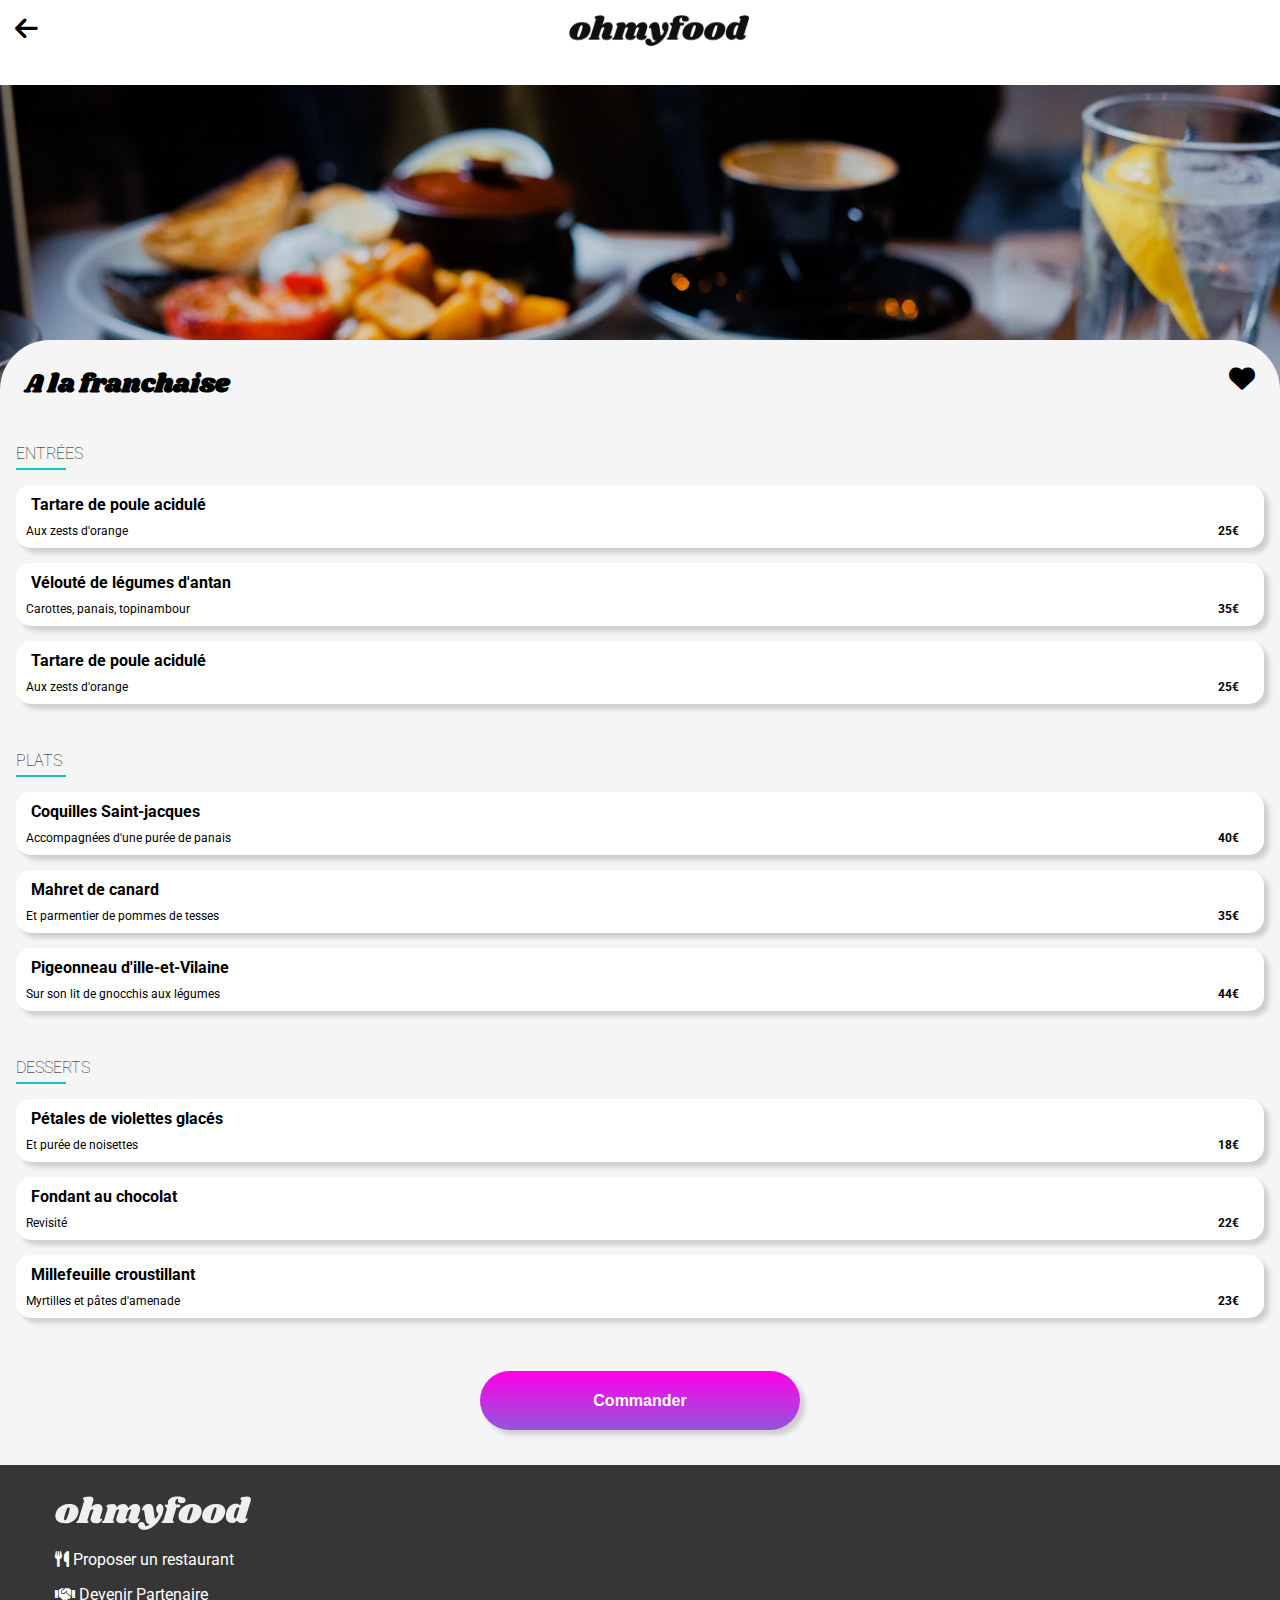
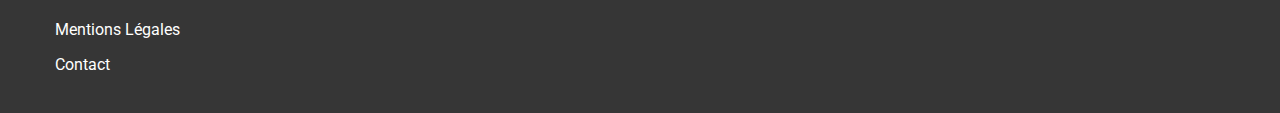
==== a-la-franchaise.html @ 91ffa2d0 "init" ====
<!DOCTYPE html>
<html lang="fr">

<head>
    <meta charset="utf-8">
    <meta name="viewport" content="width=device-width, initial-scale=1.0">
    <link rel="stylesheet" href="https://cdnjs.cloudflare.com/ajax/libs/font-awesome/6.0.0/css/all.min.css" integrity="sha512-9usAa10IRO0HhonpyAIVpjrylPvoDwiPUiKdWk5t3PyolY1cOd4DSE0Ga+ri4AuTroPR5aQvXU9xC6qOPnzFeg==" crossorigin="anonymous" referrerpolicy="no-referrer" />    <link rel="stylesheet" type="text/css" href="style.css">
    <link rel="stylesheet" type="text/css" href="franchaise.css">
    <title>Ohmyfood</title>
    <link rel="preconnect" href="https://fonts.googleapis.com">
    <link rel="preconnect" href="https://fonts.gstatic.com" crossorigin>
    <link href="https://fonts.googleapis.com/css2?family=Roboto:wght@300&family=Shrikhand&family=Ultra&display=swap" rel="stylesheet">


</head>

<body>
    <a href="index.html"><div class="topbar">
        <i class="fa fa-arrow-left"></i>
        <img src="images/logo/ohmyfood.png" alt="logo">
    </div></a>

    <header>
    </header>
    <section class="nopadding">

    </section>
    <div class="content">
        <div class="title special-font">
            A la franchaise
            <i class="fa fa-heart"></i>
        </div>
        <div class="menu">
            <div class="title">
                entrées
                <div class="line-blue"></div>
            </div>
            <div class="produits">
                <div class="first-slide">
                    <h2>Tartare de poule acidulé</h2>
                    <div class="line">
                        <div class="desc">Aux zests d'orange</div>
                        <div class="prix">25€</div>
                    </div>
                </div>
                <div class="hoverme"><i class="fa fa-check-circle" aria-hidden="true"></i></div>
            </div>
            <div class="produits">
                <div class="first-slide">
                    <h2>Vélouté de légumes d'antan</h2>
                    <div class="line">
                        <div class="desc">Carottes, panais, topinambour</div>
                        <div class="prix">35€</div>
                    </div>
                </div>
                <div class="hoverme"><i class="fa fa-check-circle" aria-hidden="true"></i></div>
            </div>
            <div class="produits">
                <div class="first-slide">
                    <h2>Tartare de poule acidulé</h2>
                    <div class="line">
                        <div class="desc">Aux zests d'orange</div>
                        <div class="prix">25€</div>
                    </div>
                </div>
                <div class="hoverme"><i class="fa fa-check-circle" aria-hidden="true"></i></div>
            </div>
        </div>



        <div class="menu">
            <div class="title">
                plats
                <div class="line-blue"></div>
            </div>
            <div class="produits">
                <div class="first-slide">
                    <h2>Coquilles Saint-jacques</h2>
                    <div class="line">
                        <div class="desc">Accompagnées d'une purée de panais</div>
                        <div class="prix">40€</div>
                    </div>
                </div>
                <div class="hoverme"><i class="fa fa-check-circle" aria-hidden="true"></i></div>
            </div>
            <div class="produits">
                <div class="first-slide">
                    <h2>Mahret de canard</h2>
                    <div class="line">
                        <div class="desc">Et parmentier de pommes de tesses</div>
                        <div class="prix">35€</div>
                    </div>
                </div>
                <div class="hoverme"><i class="fa fa-check-circle" aria-hidden="true"></i></div>
            </div>
            <div class="produits">
                <div class="first-slide">
                    <h2>Pigeonneau d'ille-et-Vilaine</h2>
                    <div class="line">
                        <div class="desc">Sur son lit de gnocchis aux légumes</div>
                        <div class="prix">44€</div>
                    </div>
                </div>
                <div class="hoverme"><i class="fa fa-check-circle" aria-hidden="true"></i></div>
            </div>
        </div>
        <div class="menu">
            <div class="title">
                desserts
                <div class="line-blue"></div>
            </div>
            <div class="produits">
                <div class="first-slide">
                    <h2>Pétales de violettes glacés</h2>
                    <div class="line">
                        <div class="desc">Et purée de noisettes</div>
                        <div class="prix">18€</div>
                    </div>
                </div>
                <div class="hoverme"><i class="fa fa-check-circle" aria-hidden="true"></i></div>
            </div>
            <div class="produits">
                <div class="first-slide">
                    <h2>Fondant au chocolat</h2>
                    <div class="line">
                        <div class="desc">Revisité</div>
                        <div class="prix">22€</div>
                    </div>
                </div>
                <div class="hoverme"><i class="fa fa-check-circle" aria-hidden="true"></i></div>
            </div>
            <div class="produits">
                <div class="first-slide">
                    <h2>Millefeuille croustillant</h2>
                    <div class="line">
                        <div class="desc">Myrtilles et pâtes d'amenade</div>
                        <div class="prix">23€</div>
                    </div>
                </div>
                <div class="hoverme"><i class="fa fa-check-circle" aria-hidden="true"></i></div>
            </div>
        </div>

        <div class="btn"><button> Commander </button></div>
    </div>
    <footer>
        <ul>
            <li>
                <img src="images/logo/ohmyfood@2x.svg" class="white-logo" alt="foot">
            </li>
            <li>
                <i class="fa-solid fa-utensils"></i> Proposer un restaurant
            </li>
            <li>
                <i class="fa-solid fa-handshake"></i>  Devenir Partenaire
            </li>
            <li>
                Mentions Légales
            </li>
            <li>
                <a href="mailto:salmaabidi@gmail.com"> Contact</a>
            </li>
        </ul>
    </footer>
</body>

</html>
---- style.css ----
body {
        margin: 0px;
        padding: 0px;
        font-family: 'Roboto', sans-serif;
    }
    header {
        padding: 10px;
        margin-top: 20px;
    }
    .flex {
        display: flex;
        align-items: center;
        padding-left: 15px;
    }
    .logo {
        text-align: center;
    }

    .logo img {
        width: 42%;
    }

    .block {
        display: flex;
        flex-direction: column;
        text-align: center;
    }
    .locals {
        margin-top: 10px;
        background: #d5d2d2;;
        display: flex;
        align-items: center;    
        justify-content: center;
        box-shadow: inset 0px 3px 2px -2px rgb(50 50 50 / 75%);
    }
    .locals p {

        font-weight: bold;
    }
    h1 {
        font-size: 27px;
        margin-top: 46px;
        margin-left: 15px;
        margin-right: 15px;
    }
    .Containt  p {
        font-size: 16px;
        color: gray;
    }
    .icon-1 {
        margin: 16px;
        z-index: 99;
    }
    .Containt {
        background: #f7f1f1;
        width: 100%;
        height: 314px;
    }
    button {
    background: linear-gradient(180deg, #ff00e7, #9356dc);
    padding: 25px;
    font-size: 16px;
    border: none;
    width: 52%;
    position: relative;
    bottom: -29px;
    color: white;
    border-radius: 48px;
    font-weight: 700;
    box-shadow: 5px 5px 5px #00000029;
    height: 59px;
    text-align: center;
    padding-top: 20px;
    color: #f7f1f1;
    }
    
    button:hover {
        filter: brightness(2);
        box-shadow: 5px 5px 5px #00000057;
        text-shadow: 1px 1px 1px black;
    }

    h2{

        padding-left: 5px;
    }

    .restau {
        padding: 17px;
    }
    
    .Fonctionnement {
        display: flex;
        flex-direction: column;
    }
    .fonc {
        background: #f7f1f1;
        width: 100%;
        border-radius: 15px;
        box-shadow: 0px 6px 11px #dbd9d9;
        display: flex;
        align-items: center;
        margin: 14px;
        padding: 12px;
        margin-left: -10px;
    }
    .fonc i {
        margin: 25px;
        color: gray;
        font-size: 25px;
    }
    .fonc i:hover {
        color: #9356dc;
    }
    .icon1 {
        width: 29px;
        background: #9356dc;
        height: 25px;
        border-radius: 42px;
        z-index: 9;
        color: white;
        font-size: 14px;
        display: flex;
        align-items: center;
        justify-content: center;
    }
    .fonc h3 {
        font-size: 18px;
    }
    .restaurant {
        background: #f7f1f1;
    }
    
    .restaurant {
        background: #f7f1f1;
        padding: 15px;
        padding-top: 35px;
        padding-bottom: 61px;
    }
    
    .but {
        background: #84dbb3;
        border: none;
        border-radius: 0px;
        color: #009688;
        font-size: 16px;
        width: 87px;
        text-align: center;
        font-weight: bold;
        position: absolute;
        right: 26px;
        top: 56px;
    }

    .card {
        background: white;
        border-radius: 20px;
        overflow: hidden;
        margin-bottom: 15px;
        box-shadow: 0px 6px 11px #dbd9d9;
        position: relative;
    }
    .card img {
        width: 100%;
        object-fit: cover;
    }
    .descimg {
        padding: 10px;
        display: flex;
        justify-content: space-between;
        align-items: center;
        height: 52px;
    }
    .descimg i {
        font-size: 21px;
        cursor: pointer;
    }
    .descimg i:hover {
        color: #9356DC;
    }
    .descimg h3, .descimg p {
        padding: 3px;
        margin: 5px;
    }
    footer {
        background-color: hsl(0deg 0% 21%);
        padding: 15px;
    }
    footer ul {
        list-style: none;
        text-decoration: none;
        color: white;
    }
    footer ul li {
        line-height: 35px;
    }
    a {
        color: black;
        text-decoration: none;
    }

    .card img {
        width: 100%;
        object-fit: cover;
        max-height: 178px;
    }
    .white-logo{
        filter: invert(100%);
    }
    footer a {
        color: white;
    }

    .loader {
        border: 16px solid #f3f3f3; /* Light grey */
        border-top: 16px solid #3498db; /* Blue */
        border-radius: 50%;
        width: 120px;
        height: 120px;
        animation: spin 2s linear infinite;
        margin: auto;
        position: absolute;
        top: 0; left: 0; bottom: 0; right: 0;
    }
    .overlay {
        background: #000000a6;
        position: absolute;
        width: 100%;
        height: 100vh;
        top: 0;
        z-index: 99;
        animation: disparaitre 0s ease-in 3s forwards;
    }
    @keyframes disparaitre {
        from { z-index:99; opacity: 1; }
        to { z-index:-1; opacity: 0; }
    }
    @keyframes spin {
        0% { transform: rotate(0deg); }
        100% { transform: rotate(360deg); }
    }
    @media screen and (min-width: 768px) {

        .Fonctionnement {
            flex-direction: row;
        }
    
        .card img {
            width: 100%;
            object-fit: cover;
            max-height: 450px;
            min-height: 450px;
        }
        a {
            color: black;
            text-decoration: none; 
            width: 100%;   
        }
        button {

            width: 25%;
        }
        .flex-box {
            display: flex;
            gap: 30px;
        }
        .card50 {
            flex: 100%;
        }
        .flex-row {
            display: flex;
            gap: 15px;
            flex-direction: column;
        }



    }
---- franchaise.css ----
body {
        margin: 0;
        padding: 0;
        font-family: sans-serif;
        font-family: 'Roboto', sans-serif;
    }
    .nopadding {
        padding: 0px;
        margin: 0px;
    }
    header {
        background-image: url(images/restaurants/toa.jpg);
        background-size: 100%;
        min-height: 285px;
    }
    .content {
        background: white;
        margin-top: -50px;
        font-size: 26px;
        font-weight: 700;
        z-index: 999;
        border-top-right-radius: 50px;
        border-top-left-radius: 50px;
        background-color: hsl(0deg 0% 96%);
    }
    .title {
        display: flex;
        justify-content: space-between;
        padding: 25px;
        
    }
    .special-font{
        font-family: 'Shrikhand', cursive;
    }
    .menu .title {
        text-transform: uppercase;
        font-size: 16px;
        padding: 0px;
        font-weight: 100;
        display: block;
    }
    .produits {
        box-shadow: 5px 5px 5px #00000029;
        background: white;
        border-radius: 15px;
        padding: 10px;
        margin: 15px 0px;
        display: flex;
        justify-content: space-between;
        overflow: hidden;
        cursor: pointer;

        animation: fadeInAnimation ease 3s;
        animation-iteration-count: 1;
        animation-fill-mode: forwards;

    }
    .menu {
        padding: 16px;
    }
    h2 {
        font-size: 16px;
        margin: 0px;
        padding-bottom: 10px;
    }
    .line {
        display: flex;
        justify-content: space-between;
    }
    .desc {
        font-size: 12px;
        font-weight: 400;
    }
    .prix{
        font-size: 12px;
    }
    .line-blue {
        width: 50px;
        height: 2px;
        background: #12c4c4;
        margin-top: 5px;
    }
    button {
        background: linear-gradient(180deg, #ff00e7, #9356dc);
        padding: 18px;
        font-size: 16px;
        border: none;
        /* width: 71%; */
        position: relative;
        bottom: -22px;
        color: white;
        border-radius: 48px;
        font-weight: 700;
        box-shadow: 5px 5px 5px #00000029;
        padding-left: 42px;
        padding-right: 42px;
    }
    button:hover {
        filter: brightness(2);
        box-shadow: 5px 5px 5px #00000057;
        text-shadow: 1px 1px 1px black;
    }
    .btn {
        width: 100%;
        text-align: center;
        height: 116px;

    }
    footer {
        background-color: hsl(0deg 0% 21%);
        padding: 15px;
    }
    footer ul {
        list-style: none;
        text-decoration: none;
        color: white;
    }
    footer ul li {
        line-height: 35px;
    }
    a {
        color: black;
        text-decoration: none;
    }
    .white-logo{
        filter: invert(100%);
    }
    .topbar {
        text-align: center;
        padding: 15px;
        
    }
    .topbar img {
        max-width: 180px;
        margin-left: 15px;
    }
    .topbar i {
        font-size: 26px;
        float: left;
    }
    footer a {
        color: white;
    }
    .hoverme{
        width: 60px;
        background: #03a9f4;
        margin-top: -10px;
        margin-bottom: -10px;
        margin-right: -10px;
        border-top-right-radius: 10px;
        border-bottom-right-radius: 10px;
        display: none;
        color: white;
        position: relative;
    }
    .hoverme i {
        text-align: center;
        position: relative;
        padding-left: 15px;
        padding-top: 18px;
    }
    .produits:hover > .hoverme {
        
            display: block;
            -webkit-animation: salma 1s; /* Safari, Chrome and Opera > 12.1 */
            -moz-animation: salma 1s; /* Firefox < 16 */
             -ms-animation: salma 1s; /* Internet Explorer */
              -o-animation: salma 1s; /* Opera < 12.1 */
                 animation: salma 1s;
     
        }
        .produits:hover > .hoverme i::before {
        
            display: block;
            -webkit-animation: salma1 1s; /* Safari, Chrome and Opera > 12.1 */
            -moz-animation: salma1 2s; /* Firefox < 16 */
             -ms-animation: salma1 2s; /* Internet Explorer */
              -o-animation: salma1 2s; /* Opera < 12.1 */
                 animation: salma1 2s;
     
        }
 
 
    .first-slide{
        width: 100%;
        padding-right: 15px;
    }

      
    @keyframes fadeInAnimation {
        0% {
            opacity: 0;
        }
        100% {
            opacity: 1;
         }
    }
    @keyframes salma {
        0% {
            margin-right: -70px;
        }
        100% {
          margin-right: -10px;
        }
        
      }
      /*@keyframes salma1 {
        0% {
            opacity: 0;
        }
        100% {
            opacity: 1;       
         }
      }*/
      @keyframes salma1 {
        0% {
            transform: rotate(0deg);
            
        }
        100% {
            transform: rotate(360deg);
            
        }
        
      }
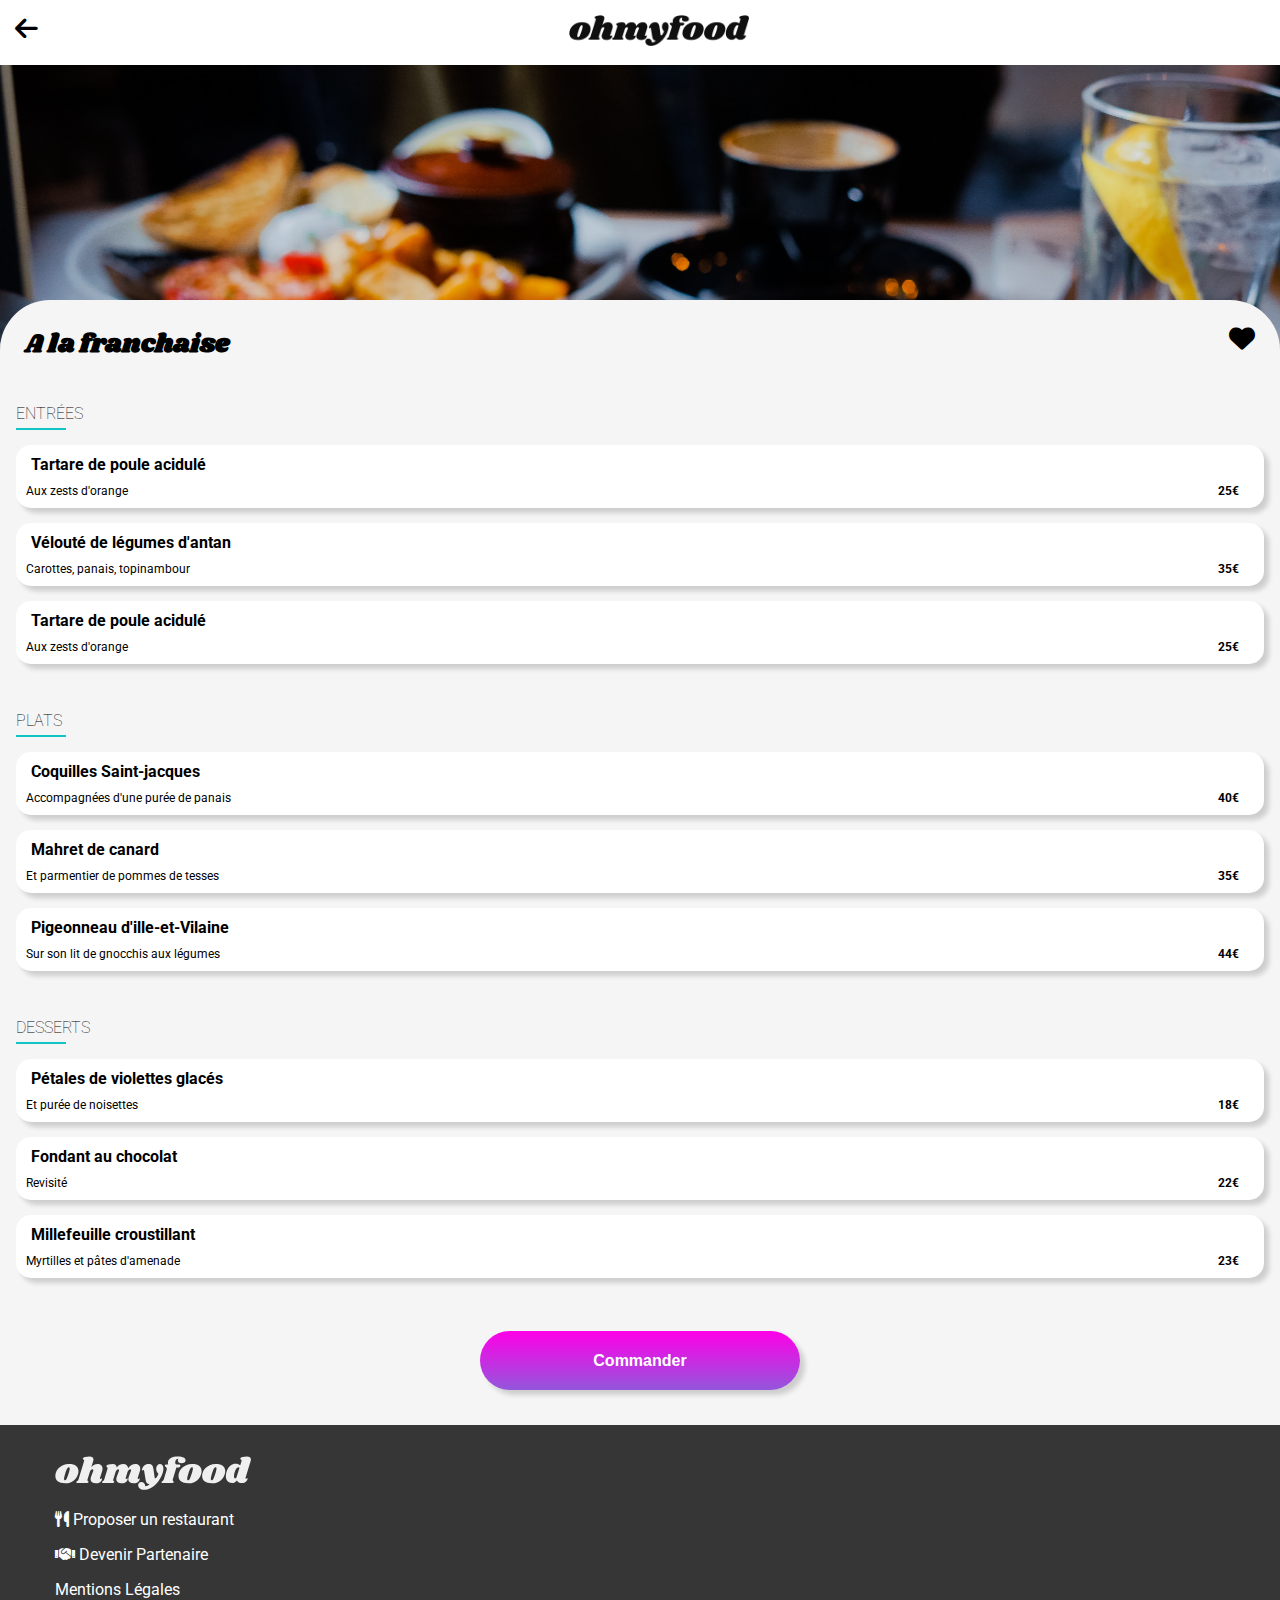
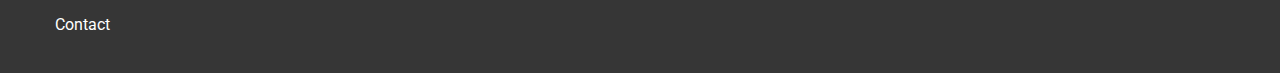
==== commit 0f1c0a4f: "ajouter image" ====
--- a/a-la-franchaise.html
+++ b/a-la-franchaise.html
@@ -11,20 +11,21 @@
     <link rel="preconnect" href="https://fonts.gstatic.com" crossorigin>
     <link href="https://fonts.googleapis.com/css2?family=Roboto:wght@300&family=Shrikhand&family=Ultra&display=swap" rel="stylesheet">
 
-
 </head>
 
 <body>
-    <a href="index.html"><div class="topbar">
-        <i class="fa fa-arrow-left"></i>
-        <img src="images/logo/ohmyfood.png" alt="logo">
-    </div></a>
+    <a href="index.html">
+        <div class="topbar">
+          <i class="fa fa-arrow-left"></i>
+          <img src="images/logo/ohmyfood.png" alt="logo">
+       </div>
+    </a>
 
-    <header>
-    </header>
-    <section class="nopadding">
-
-    </section>
+    <div class="header">
+    </div>
+    <div class="nopadding">
+        
+    </div>
     <div class="content">
         <div class="title special-font">
             A la franchaise
--- a/franchaise.css
+++ b/franchaise.css
@@ -1,232 +1,251 @@
-
-    body {
-        margin: 0;
-        padding: 0;
-        font-family: sans-serif;
-        font-family: 'Roboto', sans-serif;
-    }
-    .nopadding {
-        padding: 0px;
-        margin: 0px;
-    }
-    header {
-        background-image: url(images/restaurants/toa.jpg);
-        background-size: 100%;
-        min-height: 285px;
-    }
-    .content {
-        background: white;
-        margin-top: -50px;
-        font-size: 26px;
-        font-weight: 700;
-        z-index: 999;
-        border-top-right-radius: 50px;
-        border-top-left-radius: 50px;
-        background-color: hsl(0deg 0% 96%);
-    }
-    .title {
-        display: flex;
-        justify-content: space-between;
-        padding: 25px;
-        
-    }
-    .special-font{
-        font-family: 'Shrikhand', cursive;
-    }
-    .menu .title {
-        text-transform: uppercase;
-        font-size: 16px;
-        padding: 0px;
-        font-weight: 100;
-        display: block;
-    }
-    .produits {
-        box-shadow: 5px 5px 5px #00000029;
-        background: white;
-        border-radius: 15px;
-        padding: 10px;
-        margin: 15px 0px;
-        display: flex;
-        justify-content: space-between;
-        overflow: hidden;
-        cursor: pointer;
-
-        animation: fadeInAnimation ease 3s;
-        animation-iteration-count: 1;
-        animation-fill-mode: forwards;
-
-    }
-    .menu {
-        padding: 16px;
-    }
-    h2 {
-        font-size: 16px;
-        margin: 0px;
-        padding-bottom: 10px;
-    }
-    .line {
-        display: flex;
-        justify-content: space-between;
-    }
-    .desc {
-        font-size: 12px;
-        font-weight: 400;
-    }
-    .prix{
-        font-size: 12px;
-    }
-    .line-blue {
-        width: 50px;
-        height: 2px;
-        background: #12c4c4;
-        margin-top: 5px;
-    }
-    button {
-        background: linear-gradient(180deg, #ff00e7, #9356dc);
-        padding: 18px;
-        font-size: 16px;
-        border: none;
-        /* width: 71%; */
-        position: relative;
-        bottom: -22px;
-        color: white;
-        border-radius: 48px;
-        font-weight: 700;
-        box-shadow: 5px 5px 5px #00000029;
-        padding-left: 42px;
-        padding-right: 42px;
-    }
-    button:hover {
-        filter: brightness(2);
-        box-shadow: 5px 5px 5px #00000057;
-        text-shadow: 1px 1px 1px black;
-    }
-    .btn {
-        width: 100%;
-        text-align: center;
-        height: 116px;
-
-    }
-    footer {
-        background-color: hsl(0deg 0% 21%);
-        padding: 15px;
-    }
-    footer ul {
-        list-style: none;
-        text-decoration: none;
-        color: white;
-    }
-    footer ul li {
-        line-height: 35px;
-    }
-    a {
-        color: black;
-        text-decoration: none;
-    }
-    .white-logo{
-        filter: invert(100%);
-    }
-    .topbar {
-        text-align: center;
-        padding: 15px;
-        
-    }
-    .topbar img {
-        max-width: 180px;
-        margin-left: 15px;
-    }
-    .topbar i {
-        font-size: 26px;
-        float: left;
-    }
-    footer a {
-        color: white;
-    }
-    .hoverme{
-        width: 60px;
-        background: #03a9f4;
-        margin-top: -10px;
-        margin-bottom: -10px;
-        margin-right: -10px;
-        border-top-right-radius: 10px;
-        border-bottom-right-radius: 10px;
-        display: none;
-        color: white;
-        position: relative;
-    }
-    .hoverme i {
-        text-align: center;
-        position: relative;
-        padding-left: 15px;
-        padding-top: 18px;
-    }
-    .produits:hover > .hoverme {
-        
-            display: block;
-            -webkit-animation: salma 1s; /* Safari, Chrome and Opera > 12.1 */
-            -moz-animation: salma 1s; /* Firefox < 16 */
-             -ms-animation: salma 1s; /* Internet Explorer */
-              -o-animation: salma 1s; /* Opera < 12.1 */
-                 animation: salma 1s;
-     
-        }
-        .produits:hover > .hoverme i::before {
-        
-            display: block;
-            -webkit-animation: salma1 1s; /* Safari, Chrome and Opera > 12.1 */
-            -moz-animation: salma1 2s; /* Firefox < 16 */
-             -ms-animation: salma1 2s; /* Internet Explorer */
-              -o-animation: salma1 2s; /* Opera < 12.1 */
-                 animation: salma1 2s;
-     
-        }
- 
- 
-    .first-slide{
-        width: 100%;
-        padding-right: 15px;
-    }
-
-      
-    @keyframes fadeInAnimation {
-        0% {
-            opacity: 0;
-        }
-        100% {
-            opacity: 1;
-         }
-    }
-    @keyframes salma {
-        0% {
-            margin-right: -70px;
-        }
-        100% {
-          margin-right: -10px;
-        }
-        
-      }
-      /*@keyframes salma1 {
-        0% {
-            opacity: 0;
-        }
-        100% {
-            opacity: 1;       
-         }
-      }*/
-      @keyframes salma1 {
-        0% {
-            transform: rotate(0deg);
-            
-        }
-        100% {
-            transform: rotate(360deg);
-            
-        }
-        
-      }
-
-    
-    
-
-  
-            +body{
+	margin: 0;
+	padding: 0;
+	font-family: sans-serif;
+	font-family: 'Roboto', sans-serif;
+}
+
+.nopadding{
+	padding: 0px;
+	margin: 0px;
+}
+
+.header {
+	background-image: url(images/restaurants/toa.jpg);
+	background-size: 100%;
+	min-height: 285px;
+}
+.header2{
+    background-image: url(images/restaurants/stil.jpg);
+    background-size: 100%;
+	min-height: 285px;
+
+}
+
+.header3{
+    background-image: url(images/restaurants/jay.jpg);
+    background-size: 100%;
+	min-height: 285px;
+
+}
+.header4{
+    background-image: url(images/restaurants/louis.jpg);
+    background-size: 100%;
+	min-height: 285px;
+
+}
+.content {
+	background: white;
+	margin-top: -50px;
+	font-size: 26px;
+	font-weight: 700;
+	z-index: 999;
+	border-top-right-radius: 50px;
+	border-top-left-radius: 50px;
+	background-color: hsl(0deg 0% 96%);
+}
+
+.title {
+	display: flex;
+	justify-content: space-between;
+	padding: 25px;
+}
+
+.special-font {
+	font-family: 'Shrikhand', cursive;
+}
+
+.menu .title {
+	text-transform: uppercase;
+	font-size: 16px;
+	padding: 0px;
+	font-weight: 100;
+	display: block;
+}
+
+.produits {
+	box-shadow: 5px 5px 5px #00000029;
+	background: white;
+	border-radius: 15px;
+	padding: 10px;
+	margin: 15px 0px;
+	display: flex;
+	justify-content: space-between;
+	overflow: hidden;
+	cursor: pointer;
+	animation: fadeInAnimation ease 3s;
+	animation-iteration-count: 1;
+	animation-fill-mode: forwards;
+}
+
+.menu {
+	padding: 16px;
+}
+
+h2 {
+	font-size: 16px;
+	margin: 0px;
+	padding-bottom: 10px;
+}
+
+.line {
+	display: flex;
+	justify-content: space-between;
+}
+
+.desc {
+	font-size: 12px;
+	font-weight: 400;
+}
+
+.prix {
+	font-size: 12px;
+}
+
+.line-blue {
+	width: 50px;
+	height: 2px;
+	background: #12c4c4;
+	margin-top: 5px;
+}
+
+button {
+	background: linear-gradient(180deg, #ff00e7, #9356dc);
+	padding: 18px;
+	font-size: 16px;
+	border: none;
+	/* width: 71%; */
+	position: relative;
+	bottom: -22px;
+	color: white;
+	border-radius: 48px;
+	font-weight: 700;
+	box-shadow: 5px 5px 5px #00000029;
+	padding-left: 42px;
+	padding-right: 42px;
+}
+
+button:hover {
+	filter: brightness(2);
+	box-shadow: 5px 5px 5px #00000057;
+	text-shadow: 1px 1px 1px black;
+}
+
+.btn {
+	width: 100%;
+	text-align: center;
+	height: 116px;
+}
+
+footer {
+	background-color: hsl(0deg 0% 21%);
+	padding: 15px;
+}
+
+footer ul {
+	list-style: none;
+	text-decoration: none;
+	color: white;
+}
+
+footer ul li {
+	line-height: 35px;
+}
+
+a {
+	color: black;
+	text-decoration: none;
+}
+
+.white-logo {
+	filter: invert(100%);
+}
+
+.topbar {
+	text-align: center;
+	padding: 15px;
+}
+
+.topbar img {
+	max-width: 180px;
+	margin-left: 15px;
+}
+
+.topbar i {
+	font-size: 26px;
+	float: left;
+}
+
+footer a {
+	color: white;
+}
+
+.hoverme {
+	width: 60px;
+	background: #03a9f4;
+	margin-top: -10px;
+	margin-bottom: -10px;
+	margin-right: -10px;
+	border-top-right-radius: 10px;
+	border-bottom-right-radius: 10px;
+	display: none;
+	color: white;
+	position: relative;
+}
+
+.hoverme i {
+	text-align: center;
+	position: relative;
+	padding-left: 15px;
+	padding-top: 18px;
+}
+
+.produits:hover>.hoverme {
+	display: block;
+	-webkit-animation: salma 1s;
+	-moz-animation: salma 1s;
+	-ms-animation: salma 1s;
+	-o-animation: salma 1s;
+	animation: salma 1s;
+}
+
+.produits:hover>.hoverme i::before {
+	display: block;
+	-webkit-animation: salma1 1s;
+	-moz-animation: salma1 2s;
+	-ms-animation: salma1 2s;
+	-o-animation: salma1 2s;
+	animation: salma1 2s;
+}
+
+.first-slide {
+	width: 100%;
+	padding-right: 15px;
+}
+
+@keyframes fadeInAnimation {
+	0% {
+		opacity: 0;
+	}
+	100% {
+		opacity: 1;
+	}
+}
+
+@keyframes salma {
+	0% {
+		margin-right: -70px;
+	}
+	100% {
+		margin-right: -10px;
+	}
+}
+
+@keyframes salma1 {
+	0% {
+		transform: rotate(0deg);
+	}
+	100% {
+		transform: rotate(360deg);
+	}
+}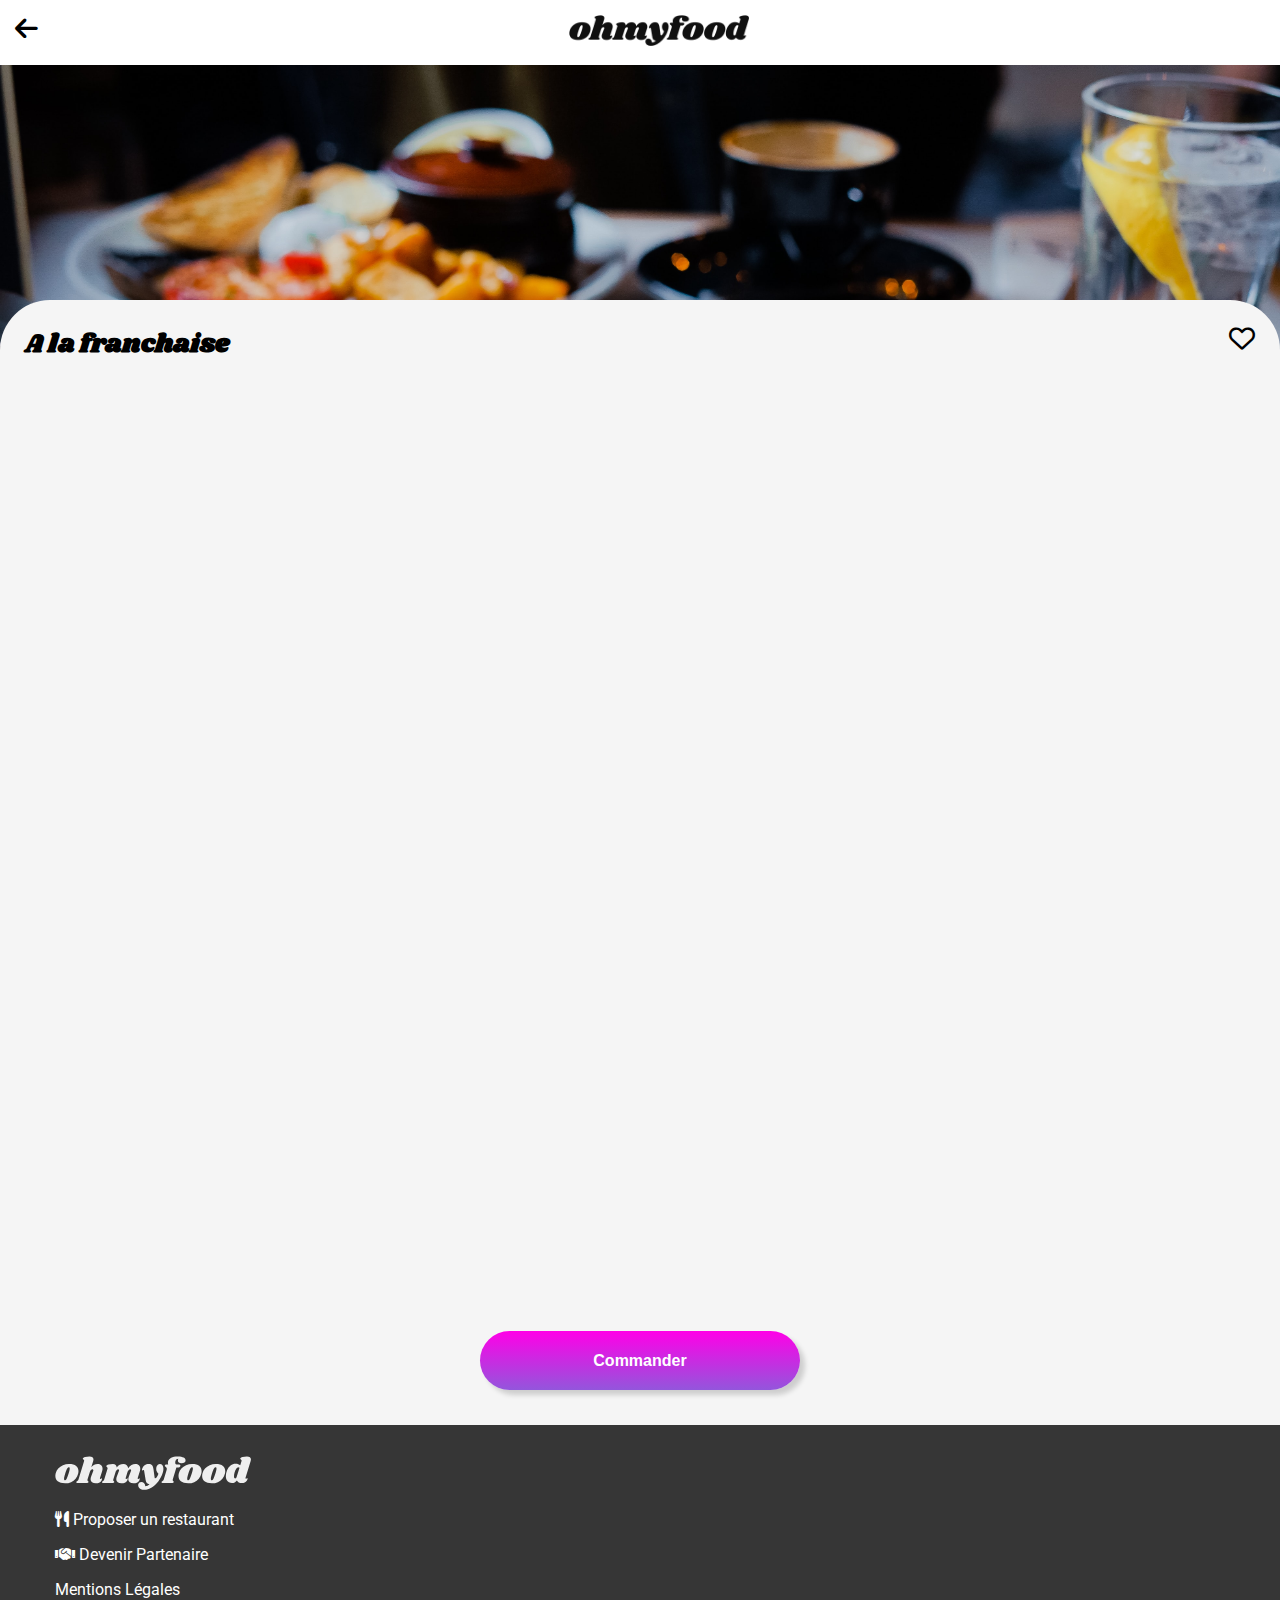
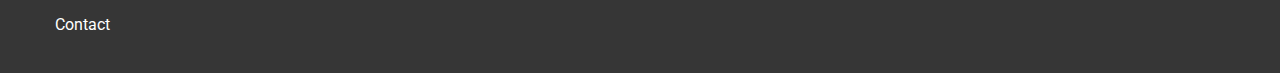
==== commit 1a5686fe: "modification icon" ====
--- a/a-la-franchaise.html
+++ b/a-la-franchaise.html
@@ -29,7 +29,7 @@
     <div class="content">
         <div class="title special-font">
             A la franchaise
-            <i class="fa fa-heart"></i>
+            <i class="fa-regular fa-heart"></i>
         </div>
         <div class="menu">
             <div class="title">
--- a/style.css
+++ b/style.css
@@ -140,8 +140,7 @@
     
     .but {
         background: #84dbb3;
-        border: none;
-        border-radius: 0px;
+        padding: 5px;
         color: #009688;
         font-size: 16px;
         width: 87px;
@@ -271,9 +270,7 @@
             display: flex;
             gap: 15px;
             flex-direction: column;
-        }
-
-
-
+            width: 50%;
+        }
     }
     --- a/franchaise.css
+++ b/franchaise.css
@@ -73,11 +73,79 @@
 	justify-content: space-between;
 	overflow: hidden;
 	cursor: pointer;
-	animation: fadeInAnimation ease 3s;
-	animation-iteration-count: 1;
-	animation-fill-mode: forwards;
-}
-
+}
+.menu:nth-child(2){
+	animation: fadeInAnimation 1s ;
+	animation-fill-mode: forwards;
+	animation-delay: 1s;
+	opacity: 0;
+}
+.menu:nth-child(2) .produits:nth-child(2){
+	animation: fadeInAnimation 1.5s ;
+	animation-fill-mode: forwards;
+	animation-delay: 1.5s;
+	opacity: 0;
+}
+.menu:nth-child(2) .produits:nth-child(3){
+	animation: fadeInAnimation 1.5s ;
+	animation-fill-mode: forwards;
+	animation-delay: 2s;
+	opacity: 0;
+}
+.menu:nth-child(2) .produits:nth-child(4){
+	animation: fadeInAnimation 1.5s ;
+	animation-fill-mode: forwards;
+	animation-delay: 2.5s;
+	opacity: 0;
+}
+.menu:nth-child(3){
+	animation: fadeInAnimation 1s ;
+	animation-fill-mode: forwards;
+	animation-delay: 3s;
+	opacity: 0;
+}
+.menu:nth-child(3) .produits:nth-child(2){
+	animation: fadeInAnimation 1.5s ;
+	animation-fill-mode: forwards;
+	animation-delay: 3.5s;
+	opacity: 0;
+}
+.menu:nth-child(3) .produits:nth-child(3){
+	animation: fadeInAnimation 1.5s ;
+	animation-fill-mode: forwards;
+	animation-delay: 4s;
+	opacity: 0;
+}
+.menu:nth-child(3) .produits:nth-child(4){
+	animation: fadeInAnimation 1.5s ;
+	animation-fill-mode: forwards;
+	animation-delay: 4.5s;
+	opacity: 0;
+}
+.menu:nth-child(4){
+	animation: fadeInAnimation 1s ;
+	animation-fill-mode: forwards;
+	animation-delay: 5s;
+	opacity: 0;
+}
+.menu:nth-child(4) .produits:nth-child(2){
+	animation: fadeInAnimation 1.5s ;
+	animation-fill-mode: forwards;
+	animation-delay: 5.5s;
+	opacity: 0;
+}
+.menu:nth-child(4) .produits:nth-child(3){
+	animation: fadeInAnimation 1.5s ;
+	animation-fill-mode: forwards;
+	animation-delay: 6s;
+	opacity: 0;
+}
+.menu:nth-child(4) .produits:nth-child(4){
+	animation: fadeInAnimation 1.5s ;
+	animation-fill-mode: forwards;
+	animation-delay: 6.5s;
+	opacity: 0;
+}
 .menu {
 	padding: 16px;
 }
@@ -114,7 +182,6 @@
 	padding: 18px;
 	font-size: 16px;
 	border: none;
-	/* width: 71%; */
 	position: relative;
 	bottom: -22px;
 	color: white;
@@ -224,10 +291,10 @@
 }
 
 @keyframes fadeInAnimation {
-	0% {
+	from {
 		opacity: 0;
 	}
-	100% {
+	to {
 		opacity: 1;
 	}
 }
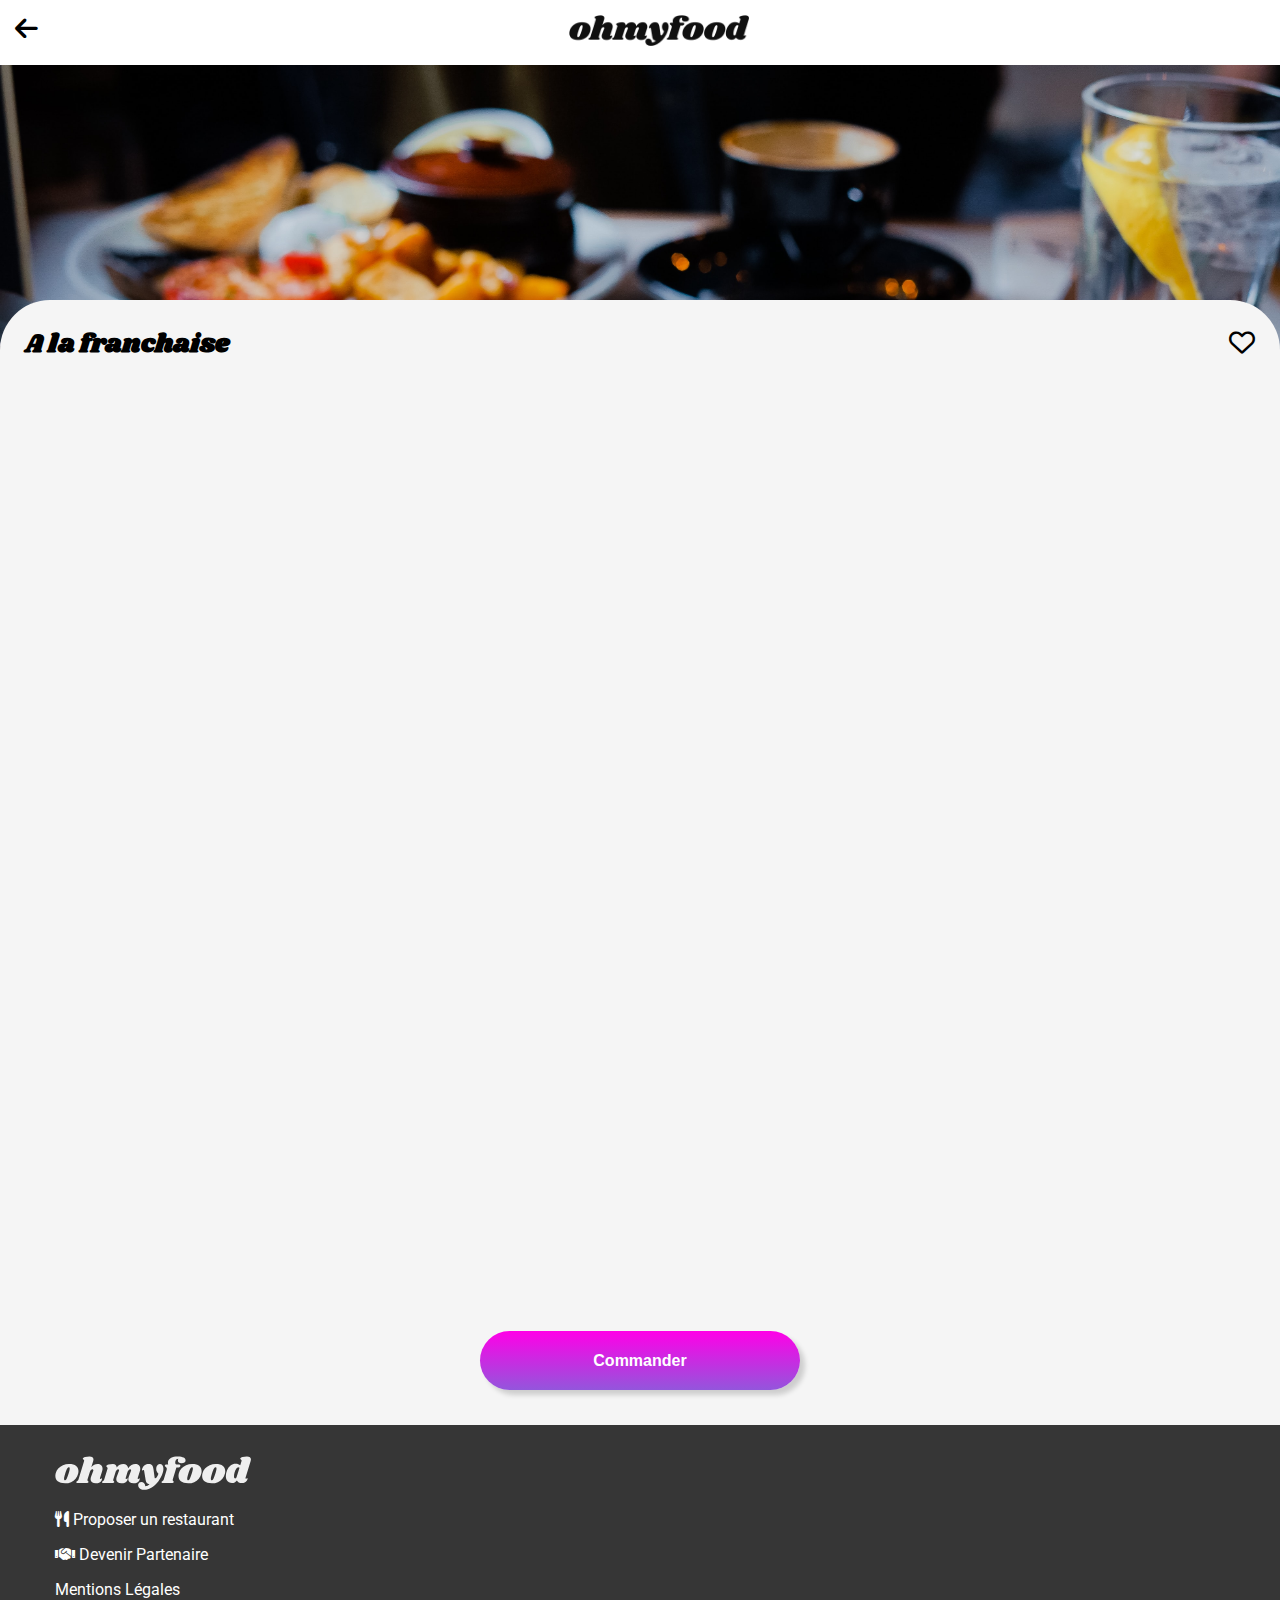
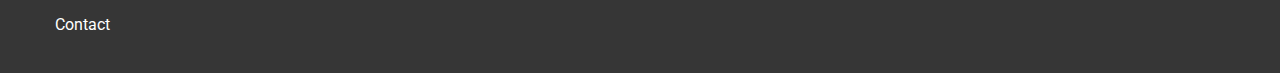
==== commit aded7a36: "update css" ====
--- a/a-la-franchaise.html
+++ b/a-la-franchaise.html
@@ -29,8 +29,11 @@
     <div class="content">
         <div class="title special-font">
             A la franchaise
-            <i class="fa-regular fa-heart"></i>
-        </div>
+            <div class="coeur-hover">
+                <i class="fa-regular fa-heart cwhite"></i>
+                <i class="fa fa-heart cdark"></i>  
+              </div>
+            </div>
         <div class="menu">
             <div class="title">
                 entrées
--- a/style.css
+++ b/style.css
@@ -1,3 +1,4 @@
+
     body {
         margin: 0px;
         padding: 0px;
@@ -210,37 +211,70 @@
         color: white;
     }
 
-    .loader {
-        border: 16px solid #f3f3f3; /* Light grey */
-        border-top: 16px solid #3498db; /* Blue */
-        border-radius: 50%;
-        width: 120px;
-        height: 120px;
-        animation: spin 2s linear infinite;
-        margin: auto;
+    
+    .overlay {
+        left: 0;
+        top: 0;
+        width: 100%;
+        height: 100%;
+        position: fixed;
+        background: #222;
+        animation: disparaitre 0s ease-in 3s forwards;
+        z-index: 9999;
+    }
+    
+    .overlay__inner {
+        left: 0;
+        top: 0;
+        width: 100%;
+        height: 100%;
         position: absolute;
-        top: 0; left: 0; bottom: 0; right: 0;
-    }
-    .overlay {
-        background: #000000a6;
+    }
+    
+    .overlay__content {
+        left: 50%;
         position: absolute;
-        width: 100%;
-        height: 100vh;
-        top: 0;
-        z-index: 99;
-        animation: disparaitre 0s ease-in 3s forwards;
+        top: 50%;
+        transform: translate(-50%, -50%);
+    }
+    
+    .spinner {
+        width: 75px;
+        height: 75px;
+        display: inline-block;
+        border-width: 2px;
+        border-color: rgba(255, 255, 255, 0.05);
+        border-top-color: #fff;
+        animation: spin 1s infinite linear;
+        border-radius: 100%;
+        border-style: solid;
+    }
+    .coeur-hover{
+        cursor: pointer;
+    }
+    .coeur-hover .cdark{
+        display: none;
+    }
+    .coeur-hover:hover .cwhite{
+        display: none;
+    }
+    .coeur-hover:hover .cdark{
+        display: block;
+        color: #9356dc;
+    }
+    
+    @keyframes spin {
+      100% {
+        transform: rotate(360deg);
+      }
     }
     @keyframes disparaitre {
         from { z-index:99; opacity: 1; }
         to { z-index:-1; opacity: 0; }
     }
-    @keyframes spin {
-        0% { transform: rotate(0deg); }
-        100% { transform: rotate(360deg); }
-    }
     @media screen and (min-width: 768px) {
 
-        .Fonctionnement {
+        .fonctionnement {
             flex-direction: row;
         }
     
@@ -256,7 +290,6 @@
             width: 100%;   
         }
         button {
-
             width: 25%;
         }
         .flex-box {
--- a/franchaise.css
+++ b/franchaise.css
@@ -289,6 +289,19 @@
 	width: 100%;
 	padding-right: 15px;
 }
+.coeur-hover{
+	cursor: pointer;
+}
+.coeur-hover .cdark{
+	display: none;
+}
+.coeur-hover:hover .cwhite{
+	display: none;
+}
+.coeur-hover:hover .cdark{
+	display: block;
+	color: #9356dc;
+}
 
 @keyframes fadeInAnimation {
 	from {
